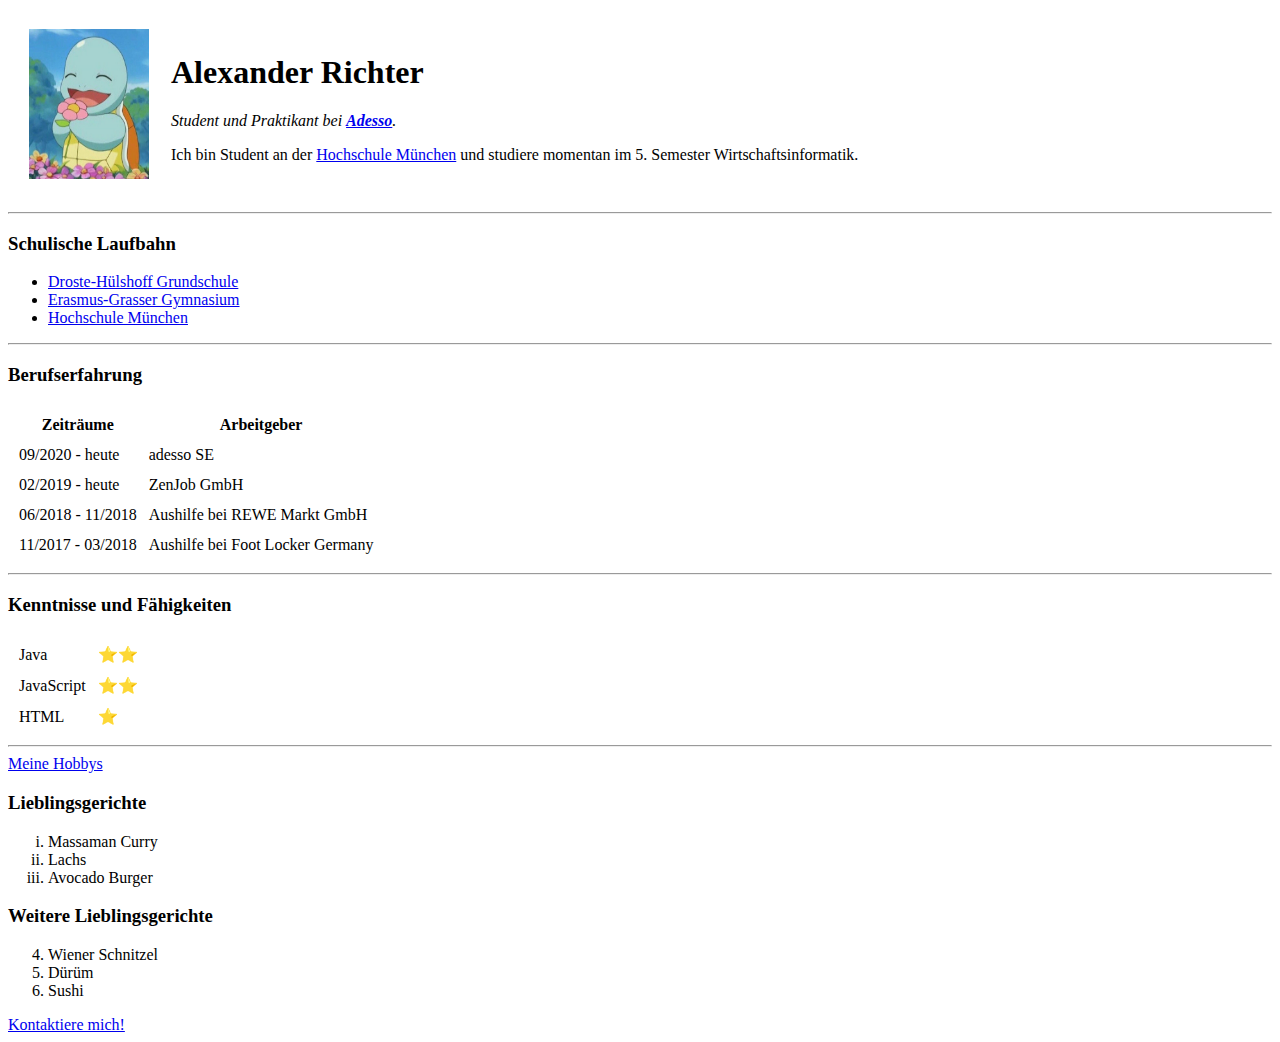
==== index.html @ 62d26493 "Add initial cv website files" ====
<!-- HTML 5 version -->
<!DOCTYPE html>
<html>
  <!-- the head holds information about the webpage and it tells the browser 
how it should handle the page -->

  <head>
    <!-- the meta elements give extra metadata to he HTML document
        utf-8 is the standard encoding that should be used when working
        with HTML 5 it includes all of the international symbols-->
    <meta charset="UTF-8" />
    <meta name="viewport" content="width=device-width, initial-scale=1.0" />
    <title>Mochi´s Personal Site</title>
  </head>

  <body>
    <!-- Tabelle aus Layoutgründen = Bild und Beschreibung nebeneinander
        zudem Attribut cellspacing für den gewünschten Abstand-->
    <table cellspacing="20">
      <tr>
        <td>
          <img
            src="images/squirtle.jpg"
            width="120"
            height="150 "
            alt="Mochi´s profile picture"
          />
        </td>

        <td>
          <!-- Image Element -->
          <h1>Alexander Richter</h1>
          <!-- the emphasis tag tells the browser the words that are enclosed
              between it should be emphasized but the <i> tag only italicizes
              the text:
              <em> rather than <i> and also <strong> rather than <b> -->
          <p>
            <em
              >Student und Praktikant bei
              <strong
                ><a href="https://www.adesso.de/de/index.jsp">Adesso</a></strong
              >.</em
            >
          </p>
          <p>
            Ich bin Student an der
            <a href="https://www.hm.edu">Hochschule München</a> und studiere
            momentan im 5. Semester Wirtschaftsinformatik.
          </p>
        </td>
      </tr>
    </table>

    <hr />
    <h3>Schulische Laufbahn</h3>
    <!-- ungeordnete Liste-->
    <ul>
      <li>
        <a href="http://www.droste.musin.de">Droste-Hülshoff Grundschule</a>
      </li>
      <li>
        <a href="http://homepage.egg-muenchen.de/index.php/de/"
          >Erasmus-Grasser Gymnasium</a
        >
      </li>
      <li><a href="https://www.hm.edu">Hochschule München</a></li>
    </ul>
    <hr />
    <h3>Berufserfahrung</h3>
    <!-- Tabelle: mögliche Strukturen mit <thead>, <tbody> und <tfoot>
        border definiert die Breite des Rahmens in Pixeln, jedoch veraltet-->
    <table cellspacing="10">
      <thead>
        <tr>
          <th>Zeiträume</th>
          <th>Arbeitgeber</th>
        </tr>
      </thead>
      <tbody>
        <tr>
          <td>09/2020 - heute</td>
          <td>adesso SE</td>
        </tr>
        <tr>
          <td>02/2019 - heute</td>
          <td>ZenJob GmbH</td>
        </tr>
        <tr>
          <td>06/2018 - 11/2018</td>
          <td>Aushilfe bei REWE Markt GmbH</td>
        </tr>
        <tr>
          <td>11/2017 - 03/2018</td>
          <td>Aushilfe bei Foot Locker Germany</td>
        </tr>
      </tbody>
    </table>
    <hr />

    <!-- Nested Tabelle-->
    <h3>Kenntnisse und Fähigkeiten</h3>
    <table cellspacing="10">
      <tbody>
        <tr>
          <td>Java</td>
          <td>⭐⭐</td>
        </tr>
        <tr>
          <td>JavaScript</td>
          <td>⭐⭐</td>
        </tr>
        <tr>
          <td>HTML</td>
          <td>⭐</td>
        </tr>
      </tbody>
    </table>

    <hr />
    <!-- Anchor Tags-->
    <a href="hobbies.html">Meine Hobbys</a>
    <h3>Lieblingsgerichte</h3>
    <!-- Liste mit römischen Zeichen-->
    <ol type="i">
      <li>Massaman Curry</li>
      <li>Lachs</li>
      <li>Avocado Burger</li>
    </ol>
    <h3>Weitere Lieblingsgerichte</h3>
    <!-- Startpunkt festlegen-->
    <ol start="4">
      <li>Wiener Schnitzel</li>
      <li>Dürüm</li>
      <li>Sushi</li>
    </ol>
    <a href="contact.html">Kontaktiere mich!</a>
  </body>
</html>
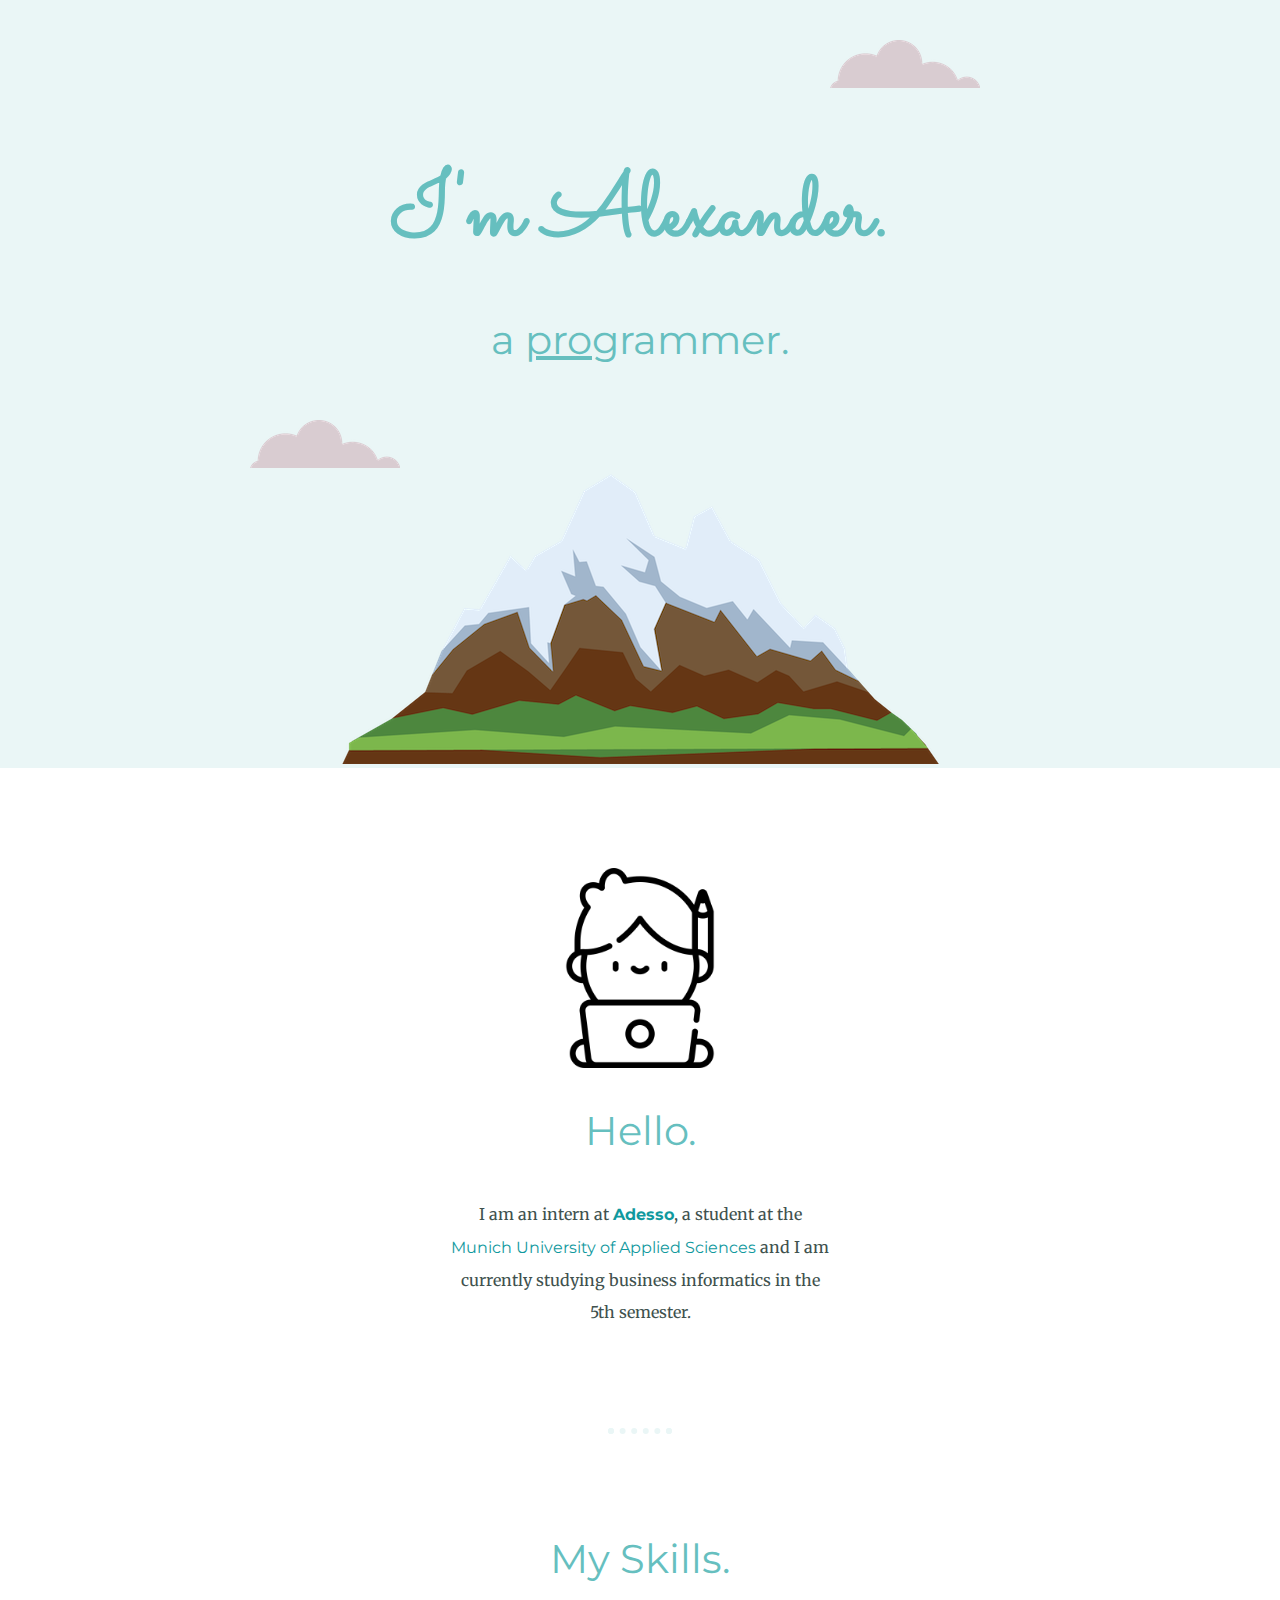
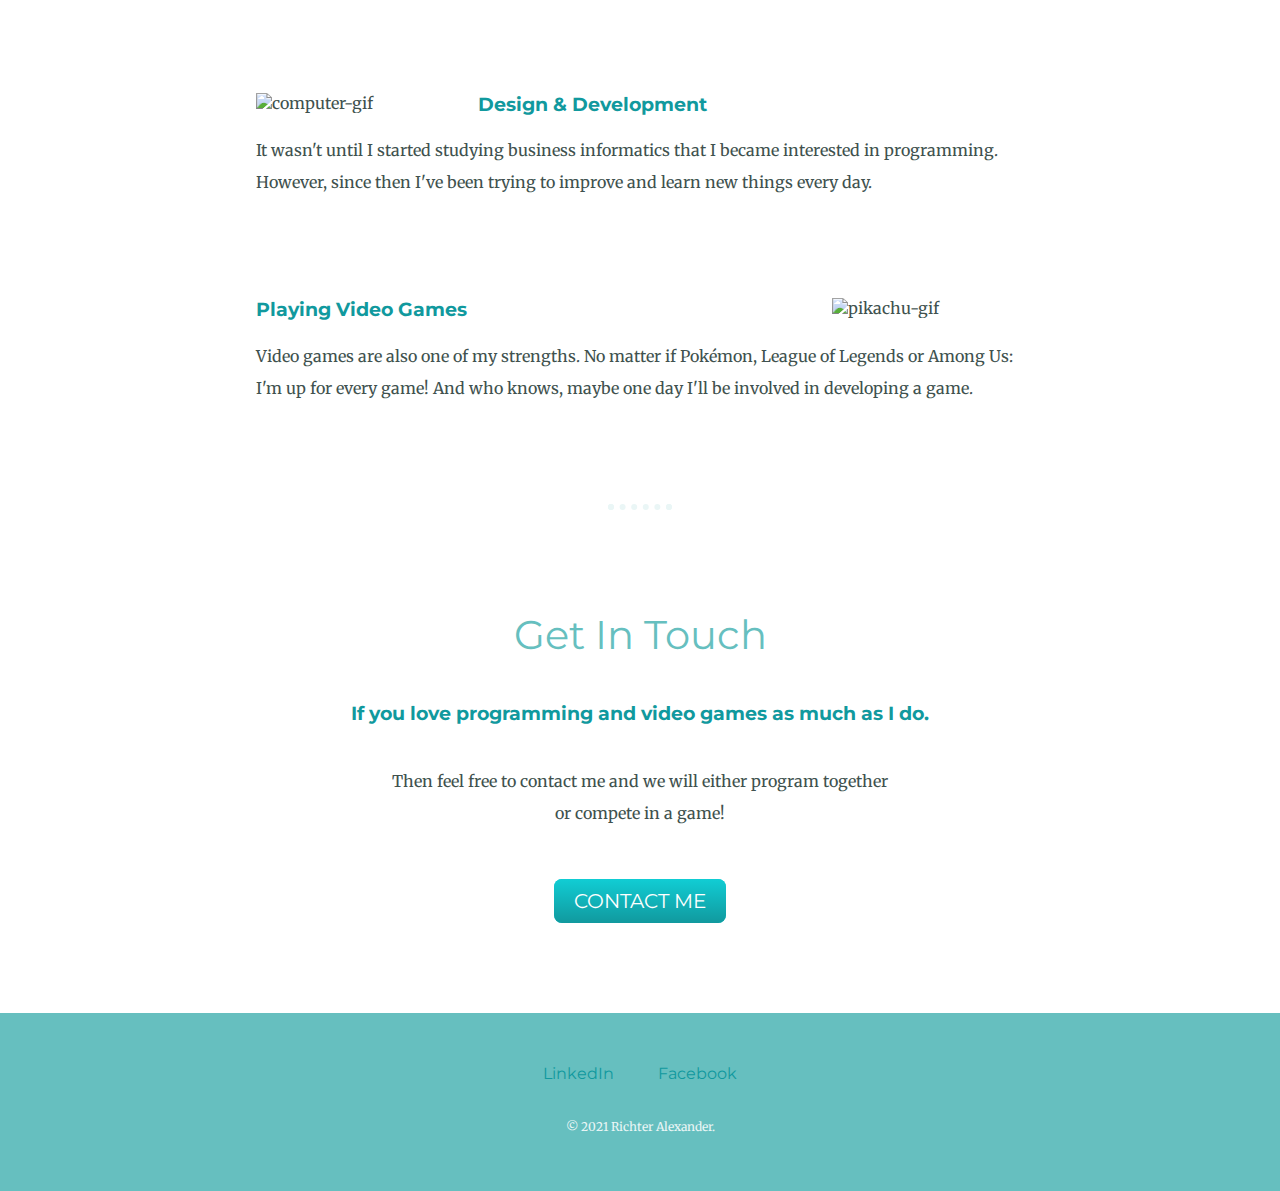
==== commit c757cdd8: "Add files via upload" ====
--- a/index.html
+++ b/index.html
@@ -1,138 +1,81 @@
-<!-- HTML 5 version -->
 <!DOCTYPE html>
-<html>
-  <!-- the head holds information about the webpage and it tells the browser 
-how it should handle the page -->
+<html lang="en">
 
-  <head>
-    <!-- the meta elements give extra metadata to he HTML document
-        utf-8 is the standard encoding that should be used when working
-        with HTML 5 it includes all of the international symbols-->
+<head>
     <meta charset="UTF-8" />
-    <meta name="viewport" content="width=device-width, initial-scale=1.0" />
-    <title>Mochi´s Personal Site</title>
-  </head>
+    <title>Alexander Richter</title>
+    <link rel="stylesheet" href="css/styles.css" />
+    <link rel="icon" href="panda.ico" />
+    <link rel="preconnect" href="https://fonts.gstatic.com" />
+    <link <link rel="preconnect" href="https://fonts.gstatic.com" />
+    <link <link rel="preconnect" href="https://fonts.gstatic.com" />
+    <link
+        href="https://fonts.googleapis.com/css2?family=Merriweather&family=Montserrat:wght@500&family=Sacramento&display=swap"
+        rel="stylesheet" />
+</head>
 
-  <body>
-    <!-- Tabelle aus Layoutgründen = Bild und Beschreibung nebeneinander
-        zudem Attribut cellspacing für den gewünschten Abstand-->
-    <table cellspacing="20">
-      <tr>
-        <td>
-          <img
-            src="images/squirtle.jpg"
-            width="120"
-            height="150 "
-            alt="Mochi´s profile picture"
-          />
-        </td>
+<body>
+    <div class="top-container">
+        <img class="top-cloud" src="images/cloud.png" alt="cloud-img" />
+        <h1>I'm Alexander.</h1>
+        <h2>a <span class="pro">pro</span>grammer.</h2>
+        <img class="bottom-cloud" src="images/cloud.png" alt="cloud-img" />
+        <img src="images/mountain.png" alt="mountain-img" />
+    </div>
 
-        <td>
-          <!-- Image Element -->
-          <h1>Alexander Richter</h1>
-          <!-- the emphasis tag tells the browser the words that are enclosed
-              between it should be emphasized but the <i> tag only italicizes
-              the text:
-              <em> rather than <i> and also <strong> rather than <b> -->
-          <p>
-            <em
-              >Student und Praktikant bei
-              <strong
-                ><a href="https://www.adesso.de/de/index.jsp">Adesso</a></strong
-              >.</em
-            >
-          </p>
-          <p>
-            Ich bin Student an der
-            <a href="https://www.hm.edu">Hochschule München</a> und studiere
-            momentan im 5. Semester Wirtschaftsinformatik.
-          </p>
-        </td>
-      </tr>
-    </table>
+    <div class="middle-container">
+        <div class="profile">
+            <img class="profilepic" src="images/blogger.png" width="400" height="400" alt="alex-img" />
+            <h2>Hello.</h2>
+            <p class="intro">
+                I am an intern at
+                <strong><a href="https://www.adesso.de/de/index.jsp">Adesso</a></strong>, a student at the
+                <a href="https://www.hm.edu">Munich University of Applied Sciences</a>
+                and I am currently studying business informatics in the 5th semester.
+            </p>
+        </div>
+        <hr />
+        <div class="skills">
+            <h2>My Skills.</h2>
+            <div class="skill-row">
+                <img class="computer" src="https://media.giphy.com/media/WFZvB7VIXBgiz3oDXE/giphy.gif"
+                    alt="computer-gif" />
+                <h3>Design & Development</h3>
+                <p>
+                    It wasn't until I started studying business informatics that I
+                    became interested in programming. However, since then I've been
+                    trying to improve and learn new things every day.
+                </p>
+            </div>
+            <div class="skill-row">
+                <img class="pikachu" src="https://media.giphy.com/media/kuWN0iF9BLQKk/giphy.gif" alt="pikachu-gif" />
+                <h3>Playing Video Games</h3>
+                <p>
+                    Video games are also one of my strengths. No matter if Pokémon,
+                    League of Legends or Among Us: I'm up for every game! And who knows,
+                    maybe one day I'll be involved in developing a game.
+                </p>
+            </div>
+        </div>
+        <hr />
+        <div class="contact-me">
+            <h2>Get In Touch</h2>
+            <h3>
+                If you love programming and video games as much as I do.
+            </h3>
+            <p class="contact-message">
+                Then feel free to contact me and we will either program together or
+                compete in a game!
+            </p>
+            <a class="btn-contact" href="mailto:alexrichter0707@gmail.com">CONTACT ME</a>
+        </div>
+    </div>
 
-    <hr />
-    <h3>Schulische Laufbahn</h3>
-    <!-- ungeordnete Liste-->
-    <ul>
-      <li>
-        <a href="http://www.droste.musin.de">Droste-Hülshoff Grundschule</a>
-      </li>
-      <li>
-        <a href="http://homepage.egg-muenchen.de/index.php/de/"
-          >Erasmus-Grasser Gymnasium</a
-        >
-      </li>
-      <li><a href="https://www.hm.edu">Hochschule München</a></li>
-    </ul>
-    <hr />
-    <h3>Berufserfahrung</h3>
-    <!-- Tabelle: mögliche Strukturen mit <thead>, <tbody> und <tfoot>
-        border definiert die Breite des Rahmens in Pixeln, jedoch veraltet-->
-    <table cellspacing="10">
-      <thead>
-        <tr>
-          <th>Zeiträume</th>
-          <th>Arbeitgeber</th>
-        </tr>
-      </thead>
-      <tbody>
-        <tr>
-          <td>09/2020 - heute</td>
-          <td>adesso SE</td>
-        </tr>
-        <tr>
-          <td>02/2019 - heute</td>
-          <td>ZenJob GmbH</td>
-        </tr>
-        <tr>
-          <td>06/2018 - 11/2018</td>
-          <td>Aushilfe bei REWE Markt GmbH</td>
-        </tr>
-        <tr>
-          <td>11/2017 - 03/2018</td>
-          <td>Aushilfe bei Foot Locker Germany</td>
-        </tr>
-      </tbody>
-    </table>
-    <hr />
+    <div class="bottom-container">
+        <a class="footer-link" href="https://www.linkedin.com/in/alexander-richter-5927a71bb/">LinkedIn</a>
+        <a class="footer-link" href="https://www.facebook.com/alex.richter.3363">Facebook</a>
+        <p class="copyright" >© 2021 Richter Alexander.</p>
+    </div>
+</body>
 
-    <!-- Nested Tabelle-->
-    <h3>Kenntnisse und Fähigkeiten</h3>
-    <table cellspacing="10">
-      <tbody>
-        <tr>
-          <td>Java</td>
-          <td>⭐⭐</td>
-        </tr>
-        <tr>
-          <td>JavaScript</td>
-          <td>⭐⭐</td>
-        </tr>
-        <tr>
-          <td>HTML</td>
-          <td>⭐</td>
-        </tr>
-      </tbody>
-    </table>
-
-    <hr />
-    <!-- Anchor Tags-->
-    <a href="hobbies.html">Meine Hobbys</a>
-    <h3>Lieblingsgerichte</h3>
-    <!-- Liste mit römischen Zeichen-->
-    <ol type="i">
-      <li>Massaman Curry</li>
-      <li>Lachs</li>
-      <li>Avocado Burger</li>
-    </ol>
-    <h3>Weitere Lieblingsgerichte</h3>
-    <!-- Startpunkt festlegen-->
-    <ol start="4">
-      <li>Wiener Schnitzel</li>
-      <li>Dürüm</li>
-      <li>Sushi</li>
-    </ol>
-    <a href="contact.html">Kontaktiere mich!</a>
-  </body>
-</html>
+</html>--- a/css/styles.css
+++ b/css/styles.css
@@ -0,0 +1,160 @@
+/**********TAG SELECTORS**********/
+
+body {
+  color: #40514e;
+  margin: 0;
+  text-align: center;
+  font-family: "Merriweather", serif;
+}
+
+h1 {
+  color: #66bfbf;
+  margin: 50px auto 0 auto;
+  font-family: "Sacramento", cursive;
+  font-size: 5.625rem; /* 1rem = 1em = 100% = 16px */
+}
+
+h2 {
+  color: #66bfbf;
+  font-family: "Montserrat", sans-serif;
+  font-size: 2.5rem; /* 2.5rem = 2.5em = 40px, da 40px/16px = 2.5*/
+  font-weight: normal;
+  padding-bottom: 10px;
+}
+
+h3 {
+  color: #11999e;
+  font-family: "Montserrat", sans-serif;
+}
+
+p {
+  line-height: 2;
+}
+
+hr {
+  /* border-style: none;
+  border-top: dotted;
+  border-color: #eaf6f6;
+  border-width: 10px;
+  width: 5%;*/
+
+  border: dotted;
+  border-color: #eaf6f6;
+  border-width: 6px;
+  border-bottom: none;
+  width: 4%;
+  margin: 100px auto;
+}
+
+a {
+  font-family: "Montserrat", sans-serif;
+  text-decoration: none;
+  color: #11999e;
+}
+
+a:hover {
+  color: #eaf6f6;
+}
+
+/**********CLASS SELECTORS**********/
+
+.top-container {
+  background-color: #eaf6f6;
+  position: relative;
+  padding-top: 100px;
+}
+
+.intro {
+  width: 30%;
+  margin: auto;
+}
+
+.middle-container {
+  margin: 100px 0;
+}
+
+.bottom-container {
+  background-color: #66bfbf;
+  padding: 50px 0 20px;
+}
+
+.skill-row {
+  margin: 100px auto;
+  width: 60%;
+  text-align: left;
+}
+
+.contact-message {
+  width: 40%;
+  margin: 40px auto 60px;
+}
+
+.footer-link {
+  margin: 10px 20px;
+}
+
+.copyright {
+  color: #eaf6f6;
+  font-size: 0.75rem;
+  padding: 20px 0;
+}
+
+.pro {
+  text-decoration: underline;
+}
+
+.top-cloud {
+  position: absolute;
+  right: 300px;
+  top: 40px;
+}
+
+.bottom-cloud {
+  position: absolute;
+  left: 250px;
+  bottom: 300px;
+}
+
+.profilepic {
+  width: 200px;
+  height: 200px;
+}
+
+.computer {
+  width: 25%;
+  float: left;
+  margin-right: 30px;
+}
+
+.pikachu {
+  width: 25%;
+  float: right;
+  margin-left: 30px;
+}
+
+.btn-contact {
+  background: #11cdd4;
+  background-image: -webkit-linear-gradient(top, #11cdd4, #11999e);
+  background-image: -moz-linear-gradient(top, #11cdd4, #11999e);
+  background-image: -ms-linear-gradient(top, #11cdd4, #11999e);
+  background-image: -o-linear-gradient(top, #11cdd4, #11999e);
+  background-image: linear-gradient(to bottom, #11cdd4, #11999e);
+  -webkit-border-radius: 8px;
+  -moz-border-radius: 8px;
+  border-radius: 8px;
+  color: #ffffff;
+  font-family: "Montserrat", sans-serif;
+  font-size: 20px;
+  padding: 10px 20px 10px 20px;
+  text-decoration: none;
+}
+
+.btn-contact:hover {
+  background: #30e3cb;
+  background-image: -webkit-linear-gradient(top, #30e3cb, #2bc4ad);
+  background-image: -moz-linear-gradient(top, #30e3cb, #2bc4ad);
+  background-image: -ms-linear-gradient(top, #30e3cb, #2bc4ad);
+  background-image: -o-linear-gradient(top, #30e3cb, #2bc4ad);
+  background-image: linear-gradient(to bottom, #30e3cb, #2bc4ad);
+  text-decoration: none;
+}
